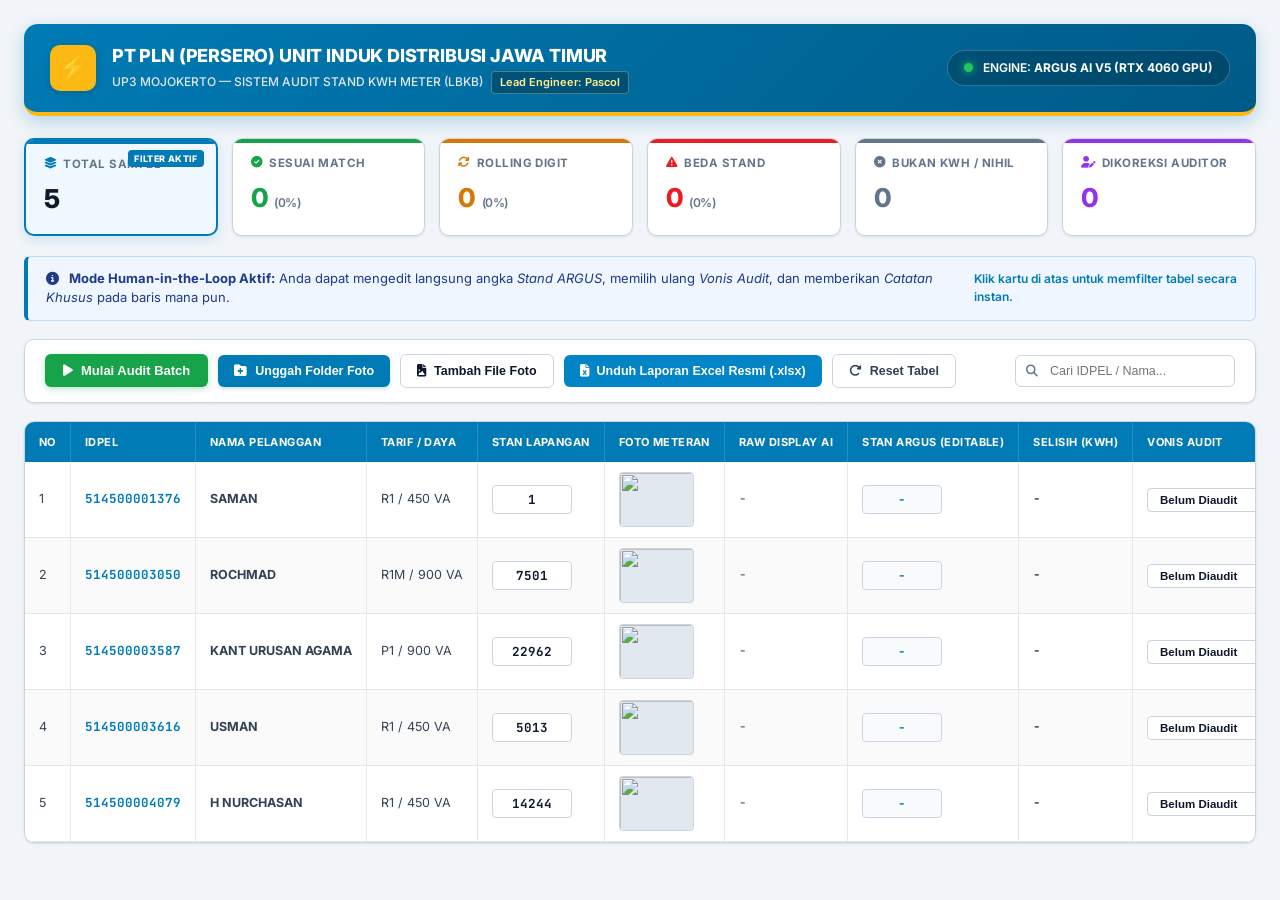
==== web_extension/dashboard.html @ fbf87947 "feat(dashboard): decouple upload queue from audit execution with folder support and deduplication - " ====
<!DOCTYPE html>
<html lang="id">
<head>
    <meta charset="UTF-8">
    <meta name="viewport" content="width=device-width, initial-scale=1.0">
    <title>Sistem Audit Stand KWH Meter ARGUS V5 - PT PLN (Persero) UP3 Mojokerto</title>
    <link href="https://fonts.googleapis.com/css2?family=Inter:wght@400;500;600;700;800&family=JetBrains+Mono:wght@500;600;700&display=swap" rel="stylesheet">
    <link rel="stylesheet" href="https://cdnjs.cloudflare.com/ajax/libs/font-awesome/6.4.0/css/all.min.css">
    <style>
        :root {
            --pln-blue: #007BB5;
            --pln-blue-dark: #005A87;
            --pln-blue-light: #E0F2FE;
            --pln-yellow: #FDB913;
            --pln-red: #ED1C24;
            --bg-page: #F1F5F9;
            --bg-card: #FFFFFF;
            --text-heading: #0F172A;
            --text-body: #334155;
            --text-muted: #64748B;
            --border-color: #CBD5E1;
            --border-light: #E2E8F0;
            --success-bg: #DCFCE7;
            --success-border: #86EFAC;
            --success-text: #166534;
            --warning-bg: #FEF3C7;
            --warning-border: #FDE68A;
            --warning-text: #92400E;
            --danger-bg: #FEE2E2;
            --danger-border: #FECACA;
            --danger-text: #991B1B;
            --purple-bg: #F3E8FF;
            --purple-border: #D8B4FE;
            --purple-text: #6B21A8;
            --radius-sm: 6px;
            --radius-md: 10px;
            --radius-lg: 14px;
            --shadow-sm: 0 1px 3px rgba(0,0,0,0.06), 0 1px 2px rgba(0,0,0,0.04);
            --shadow-md: 0 4px 6px -1px rgba(0,0,0,0.08), 0 2px 4px -2px rgba(0,0,0,0.04);
        }

        * { box-sizing: border-box; margin: 0; padding: 0; }

        body {
            font-family: 'Inter', -apple-system, BlinkMacSystemFont, sans-serif;
            background: var(--bg-page);
            color: var(--text-body);
            min-height: 100vh;
            padding: 24px;
            line-height: 1.5;
        }

        /* TOP HEADER CORPORATE PLN */
        .pln-header {
            background: linear-gradient(135deg, var(--pln-blue) 0%, var(--pln-blue-dark) 100%);
            color: #FFFFFF;
            padding: 18px 26px;
            border-radius: var(--radius-lg);
            display: flex;
            justify-content: space-between;
            align-items: center;
            box-shadow: 0 6px 18px rgba(0, 123, 181, 0.25);
            margin-bottom: 22px;
            border-bottom: 4px solid var(--pln-yellow);
        }

        .header-brand {
            display: flex;
            align-items: center;
            gap: 16px;
        }

        .pln-logo-badge {
            background: var(--pln-yellow);
            color: #000000;
            width: 46px;
            height: 46px;
            border-radius: 10px;
            display: flex;
            align-items: center;
            justify-content: center;
            font-size: 24px;
            font-weight: 900;
            box-shadow: 0 2px 8px rgba(0,0,0,0.15);
        }

        .header-titles h1 {
            font-size: 18px;
            font-weight: 800;
            letter-spacing: -0.01em;
            margin-bottom: 2px;
        }

        .header-titles p {
            font-size: 12px;
            color: #E2E8F0;
            font-weight: 500;
            display: flex;
            align-items: center;
            gap: 8px;
        }

        .engineer-badge {
            background: rgba(0, 0, 0, 0.25);
            color: #FEF08A;
            padding: 2px 8px;
            border-radius: 4px;
            font-size: 11px;
            font-weight: 600;
            border: 1px solid rgba(254, 240, 138, 0.3);
        }

        .header-status-box {
            display: flex;
            align-items: center;
            gap: 10px;
            background: rgba(0, 0, 0, 0.2);
            padding: 8px 16px;
            border-radius: 30px;
            font-size: 12px;
            font-weight: 600;
            border: 1px solid rgba(255, 255, 255, 0.2);
        }

        .online-dot {
            width: 9px;
            height: 9px;
            background: #22C55E;
            border-radius: 50%;
            box-shadow: 0 0 8px #22C55E;
        }

        /* KPI INTERACTIVE FILTER CARDS (LIGHT THEME) */
        .kpi-row {
            display: grid;
            grid-template-columns: repeat(auto-fit, minmax(180px, 1fr));
            gap: 14px;
            margin-bottom: 20px;
        }

        .kpi-card {
            background: var(--bg-card);
            border: 1px solid var(--border-color);
            border-radius: var(--radius-md);
            padding: 16px 18px;
            box-shadow: var(--shadow-sm);
            cursor: pointer;
            transition: all 0.2s ease;
            position: relative;
            overflow: hidden;
            user-select: none;
        }

        .kpi-card::before {
            content: '';
            position: absolute;
            top: 0;
            left: 0;
            right: 0;
            height: 4px;
            background: var(--border-color);
        }

        .kpi-card.all::before { background: var(--pln-blue); }
        .kpi-card.match::before { background: #16A34A; }
        .kpi-card.rolling::before { background: #D97706; }
        .kpi-card.diff::before { background: var(--pln-red); }
        .kpi-card.nihil::before { background: #64748B; }
        .kpi-card.edited::before { background: #9333EA; }

        .kpi-card:hover {
            transform: translateY(-2px);
            box-shadow: var(--shadow-md);
            border-color: #94A3B8;
        }

        .kpi-card.active {
            border: 2px solid var(--pln-blue);
            background: #F0F9FF;
            box-shadow: 0 4px 12px rgba(0, 123, 181, 0.15);
        }

        .kpi-card.active::after {
            content: 'FILTER AKTIF';
            position: absolute;
            top: 10px;
            right: 12px;
            font-size: 9px;
            font-weight: 800;
            background: var(--pln-blue);
            color: #FFFFFF;
            padding: 2px 6px;
            border-radius: 4px;
            letter-spacing: 0.04em;
        }

        .kpi-title {
            font-size: 11.5px;
            font-weight: 700;
            text-transform: uppercase;
            letter-spacing: 0.04em;
            color: var(--text-muted);
            margin-bottom: 6px;
            display: flex;
            align-items: center;
            gap: 6px;
        }

        .kpi-number {
            font-size: 26px;
            font-weight: 800;
            color: var(--text-heading);
            letter-spacing: -0.02em;
            display: flex;
            align-items: baseline;
            gap: 6px;
        }

        .kpi-pct-badge {
            font-size: 12px;
            font-weight: 600;
            color: var(--text-muted);
        }

        /* NOTICE BANNER */
        .info-strip {
            background: #EFF6FF;
            border: 1px solid #BFDBFE;
            border-left: 4px solid var(--pln-blue);
            padding: 12px 18px;
            border-radius: var(--radius-sm);
            margin-bottom: 18px;
            font-size: 13px;
            color: #1E3A8A;
            display: flex;
            justify-content: space-between;
            align-items: center;
        }

        /* TOOLBAR */
        .toolbar-panel {
            background: var(--bg-card);
            border: 1px solid var(--border-color);
            padding: 14px 20px;
            border-radius: var(--radius-md);
            margin-bottom: 18px;
            display: flex;
            justify-content: space-between;
            align-items: center;
            box-shadow: var(--shadow-sm);
            flex-wrap: wrap;
            gap: 12px;
        }

        .toolbar-group {
            display: flex;
            align-items: center;
            gap: 10px;
            flex-wrap: wrap;
        }

        .btn {
            display: inline-flex;
            align-items: center;
            gap: 8px;
            font-size: 12.5px;
            font-weight: 700;
            padding: 9px 16px;
            border-radius: 6px;
            border: none;
            cursor: pointer;
            transition: all 0.15s ease;
            text-decoration: none;
        }

        .btn:hover {
            filter: brightness(0.95);
            transform: translateY(-1px);
        }

        .btn:active {
            transform: translateY(0);
        }

        .btn-run {
            background: #16A34A;
            color: #FFFFFF;
            font-size: 13px;
            padding: 9px 18px;
            box-shadow: 0 2px 6px rgba(22, 163, 74, 0.3);
        }

        .btn-run:hover {
            background: #15803D;
        }

        .btn-upload-folder {
            background: var(--pln-blue);
            color: #FFFFFF;
            box-shadow: 0 2px 4px rgba(0, 123, 181, 0.2);
        }

        .btn-upload-folder:hover {
            background: var(--pln-blue-dark);
        }

        .btn-upload-file {
            background: #FFFFFF;
            color: var(--text-heading);
            border: 1px solid var(--border-color);
        }

        .btn-upload-file:hover {
            background: #F8FAFC;
            border-color: var(--pln-blue);
            color: var(--pln-blue);
        }

        .btn-export-excel {
            background: #0284C7;
            color: #FFFFFF;
        }

        .btn-export-excel:hover {
            background: #0369A1;
        }

        .btn-secondary {
            background: #FFFFFF;
            color: var(--text-body);
            border: 1px solid var(--border-color);
        }

        .btn-secondary:hover {
            background: #F8FAFC;
            border-color: #94A3B8;
        }

        /* TOAST NOTIFICATION */
        .toast-container {
            position: fixed;
            top: 20px;
            right: 24px;
            z-index: 10000;
            display: flex;
            flex-direction: column;
            gap: 10px;
            pointer-events: none;
        }

        .toast-item {
            background: #FFFFFF;
            border: 1px solid var(--border-color);
            border-left: 4px solid var(--pln-blue);
            padding: 12px 18px;
            border-radius: 6px;
            box-shadow: 0 4px 14px rgba(0,0,0,0.12);
            font-size: 12.5px;
            font-weight: 600;
            color: var(--text-heading);
            display: flex;
            align-items: center;
            gap: 10px;
            pointer-events: auto;
            animation: slideInRight 0.25s ease;
            max-width: 380px;
        }

        .toast-item.toast-success { border-left-color: #16A34A; }
        .toast-item.toast-warning { border-left-color: #D97706; }
        .toast-item.toast-danger { border-left-color: var(--pln-red); }

        @keyframes slideInRight {
            from { transform: translateX(100%); opacity: 0; }
            to { transform: translateX(0); opacity: 1; }
        }

        .search-field {
            position: relative;
        }

        .search-field input {
            background: #FFFFFF;
            border: 1px solid var(--border-color);
            padding: 8px 12px 8px 34px;
            border-radius: 6px;
            font-size: 12.5px;
            color: var(--text-heading);
            width: 220px;
            outline: none;
            transition: all 0.2s ease;
        }

        .search-field input:focus {
            border-color: var(--pln-blue);
            width: 260px;
            box-shadow: 0 0 0 3px rgba(0, 123, 181, 0.15);
        }

        .search-field i {
            position: absolute;
            left: 11px;
            top: 50%;
            transform: translateY(-50%);
            color: var(--text-muted);
            font-size: 12px;
        }

        /* TABLE VIEW */
        .table-container {
            background: var(--bg-card);
            border: 1px solid var(--border-color);
            border-radius: var(--radius-md);
            overflow: hidden;
            box-shadow: var(--shadow-sm);
        }

        .table-scroll {
            width: 100%;
            overflow-x: auto;
        }

        table {
            width: 100%;
            border-collapse: collapse;
            text-align: left;
            font-size: 12.5px;
        }

        th {
            background: var(--pln-blue);
            color: #FFFFFF;
            font-weight: 700;
            font-size: 11px;
            text-transform: uppercase;
            letter-spacing: 0.04em;
            padding: 12px 14px;
            border-right: 1px solid rgba(255,255,255,0.15);
            white-space: nowrap;
        }

        td {
            padding: 10px 14px;
            border-bottom: 1px solid var(--border-light);
            border-right: 1px solid var(--border-light);
            vertical-align: middle;
            white-space: nowrap;
            color: var(--text-body);
        }

        tr:nth-child(even) td { background: #FAFAFA; }
        tr:hover td { background: #F1F5F9; }

        tr.row-match td { background: #F0FDF4 !important; }
        tr.row-rolling td { background: #FFFBEB !important; }
        tr.row-diff td { background: #FEF2F2 !important; }
        tr.row-edited td { background: #FAF5FF !important; }

        .idpel-code {
            font-family: 'JetBrains Mono', monospace;
            font-weight: 700;
            color: var(--pln-blue);
        }

        .photo-thumbnail {
            width: 75px;
            height: 55px;
            border-radius: 4px;
            object-fit: cover;
            border: 1px solid var(--border-color);
            cursor: pointer;
            transition: all 0.15s ease;
            background: #E2E8F0;
            display: block;
        }

        .photo-thumbnail:hover {
            transform: scale(1.08);
            border-color: var(--pln-blue);
            box-shadow: var(--shadow-md);
        }

        .input-table {
            width: 80px;
            padding: 5px 8px;
            background: #FFFFFF;
            border: 1px solid var(--border-color);
            border-radius: 4px;
            font-family: 'JetBrains Mono', monospace;
            font-weight: 700;
            font-size: 12.5px;
            text-align: center;
            color: var(--text-heading);
            outline: none;
            transition: border-color 0.15s ease;
        }

        .input-table:focus {
            border-color: var(--pln-blue);
            box-shadow: 0 0 0 2px rgba(0, 123, 181, 0.15);
        }

        .input-table.ai-field {
            color: var(--pln-blue);
            background: #F8FAFC;
        }

        .input-notes {
            width: 140px;
            padding: 5px 8px;
            background: #FFFFFF;
            border: 1px solid var(--border-color);
            border-radius: 4px;
            font-size: 11.5px;
            outline: none;
            color: var(--text-heading);
        }

        .input-notes:focus {
            border-color: #9333EA;
        }

        /* STATUS BADGE SELECT */
        .select-status {
            padding: 4px 8px;
            border-radius: 4px;
            font-size: 11.5px;
            font-weight: 700;
            cursor: pointer;
            outline: none;
            border: 1px solid var(--border-color);
            background: #FFFFFF;
            color: var(--text-heading);
        }

        .select-status.status-match { background: var(--success-bg); color: var(--success-text); border-color: var(--success-border); }
        .select-status.status-rolling { background: var(--warning-bg); color: var(--warning-text); border-color: var(--warning-border); }
        .select-status.status-diff { background: var(--danger-bg); color: var(--danger-text); border-color: var(--danger-border); }
        .select-status.status-nihil { background: #F1F5F9; color: #475569; border-color: #CBD5E1; }
        .select-status.status-triage { background: var(--purple-bg); color: var(--purple-text); border-color: var(--purple-border); }

        .tag-manual {
            display: inline-flex;
            align-items: center;
            gap: 4px;
            background: var(--purple-bg);
            color: var(--purple-text);
            border: 1px solid var(--purple-border);
            padding: 1px 5px;
            border-radius: 3px;
            font-size: 9.5px;
            font-weight: 700;
            margin-top: 3px;
        }

        .btn-row-audit {
            padding: 5px 10px;
            font-size: 11.5px;
            font-weight: 700;
            background: #FFFFFF;
            color: var(--pln-blue);
            border: 1px solid var(--pln-blue);
            border-radius: 4px;
            cursor: pointer;
            transition: all 0.15s ease;
        }

        .btn-row-audit:hover {
            background: var(--pln-blue);
            color: #FFFFFF;
        }

        /* MODAL INSPECTOR LIGHT */
        .modal-backdrop {
            display: none;
            position: fixed;
            top: 0; left: 0;
            width: 100vw; height: 100vh;
            background: rgba(15, 23, 42, 0.6);
            backdrop-filter: blur(4px);
            z-index: 99999;
            align-items: center;
            justify-content: center;
            padding: 20px;
        }

        .modal-window {
            background: #FFFFFF;
            border: 1px solid var(--border-color);
            border-radius: var(--radius-md);
            width: min(840px, 94vw);
            max-height: 90vh;
            box-shadow: 0 20px 25px -5px rgba(0,0,0,0.1), 0 8px 10px -6px rgba(0,0,0,0.1);
            overflow: hidden;
            display: flex;
            flex-direction: column;
        }

        .modal-bar {
            background: #F8FAFC;
            border-bottom: 1px solid var(--border-color);
            padding: 14px 20px;
            display: flex;
            justify-content: space-between;
            align-items: center;
        }

        .modal-bar h3 {
            font-size: 15px;
            font-weight: 800;
            color: var(--text-heading);
            display: flex;
            align-items: center;
            gap: 8px;
        }

        .modal-body-grid {
            display: grid;
            grid-template-columns: 1fr 1fr;
            gap: 20px;
            padding: 20px;
            overflow-y: auto;
        }

        .modal-image-box {
            background: #F8FAFC;
            border: 1px solid var(--border-color);
            border-radius: var(--radius-sm);
            display: flex;
            align-items: center;
            justify-content: center;
            min-height: 280px;
            overflow: hidden;
        }

        .modal-image-box img {
            max-width: 100%;
            max-height: 350px;
            object-fit: contain;
        }

        .modal-info-list {
            display: flex;
            flex-direction: column;
            gap: 12px;
        }

        .info-card {
            background: #F8FAFC;
            border: 1px solid var(--border-color);
            border-radius: var(--radius-sm);
            padding: 10px 14px;
        }

        .info-card-label {
            font-size: 10px;
            font-weight: 700;
            color: var(--text-muted);
            text-transform: uppercase;
            letter-spacing: 0.04em;
            margin-bottom: 2px;
        }

        .info-card-val {
            font-size: 16px;
            font-weight: 800;
            color: var(--text-heading);
            font-family: 'JetBrains Mono', monospace;
        }
    </style>
</head>
<body>

    <!-- TOP HEADER -->
    <header class="pln-header">
        <div class="header-brand">
            <div class="pln-logo-badge">⚡</div>
            <div class="header-titles">
                <h1>PT PLN (PERSERO) UNIT INDUK DISTRIBUSI JAWA TIMUR</h1>
                <p>
                    UP3 MOJOKERTO — SISTEM AUDIT STAND KWH METER (LBKB)
                    <span class="engineer-badge">Lead Engineer: Pascol</span>
                </p>
            </div>
        </div>
        <div class="header-status-box">
            <div class="online-dot"></div>
            <span>ENGINE: <strong>ARGUS AI V5 (RTX 4060 GPU)</strong></span>
        </div>
    </header>

    <!-- INTERACTIVE KPI FILTER CARDS -->
    <div class="kpi-row">
        <div class="kpi-card all active" id="kpi-all" onclick="filterByStatus('ALL')">
            <div class="kpi-title"><i class="fas fa-layer-group" style="color: var(--pln-blue);"></i> Total Sampel</div>
            <div class="kpi-number" id="stat-total">5</div>
        </div>
        <div class="kpi-card match" id="kpi-match" onclick="filterByStatus('MATCH')">
            <div class="kpi-title"><i class="fas fa-check-circle" style="color: #16A34A;"></i> Sesuai Match</div>
            <div class="kpi-number" style="color: #16A34A;" id="stat-match">0 <span class="kpi-pct-badge" id="pct-match">(0%)</span></div>
        </div>
        <div class="kpi-card rolling" id="kpi-rolling" onclick="filterByStatus('ROLLING')">
            <div class="kpi-title"><i class="fas fa-sync-alt" style="color: #D97706;"></i> Rolling Digit</div>
            <div class="kpi-number" style="color: #D97706;" id="stat-rolling">0 <span class="kpi-pct-badge" id="pct-rolling">(0%)</span></div>
        </div>
        <div class="kpi-card diff" id="kpi-diff" onclick="filterByStatus('DIFF')">
            <div class="kpi-title"><i class="fas fa-exclamation-triangle" style="color: var(--pln-red);"></i> Beda Stand</div>
            <div class="kpi-number" style="color: var(--pln-red);" id="stat-diff">0 <span class="kpi-pct-badge" id="pct-diff">(0%)</span></div>
        </div>
        <div class="kpi-card nihil" id="kpi-nihil" onclick="filterByStatus('NIHIL')">
            <div class="kpi-title"><i class="fas fa-times-circle" style="color: #64748B;"></i> Bukan KWH / Nihil</div>
            <div class="kpi-number" style="color: #64748B;" id="stat-nihil">0</div>
        </div>
        <div class="kpi-card edited" id="kpi-edited" onclick="filterByStatus('EDITED')">
            <div class="kpi-title"><i class="fas fa-user-edit" style="color: #9333EA;"></i> Dikoreksi Auditor</div>
            <div class="kpi-number" style="color: #9333EA;" id="stat-edited">0</div>
        </div>
    </div>


    <!-- NOTICE STRIP -->
    <div class="info-strip">
        <span>
            <i class="fas fa-info-circle" style="margin-right: 6px;"></i>
            <strong>Mode Human-in-the-Loop Aktif:</strong> Anda dapat mengedit langsung angka <em>Stand ARGUS</em>, memilih ulang <em>Vonis Audit</em>, dan memberikan <em>Catatan Khusus</em> pada baris mana pun.
        </span>
        <span style="font-weight: 600; font-size: 12px; color: var(--pln-blue);">
            Klik kartu di atas untuk memfilter tabel secara instan.
        </span>
    </div>

    <!-- TOAST CONTAINER -->
    <div class="toast-container" id="toast-box"></div>

    <!-- TOOLBAR -->
    <div class="toolbar-panel">
        <div class="toolbar-group">
            <button class="btn btn-run" id="btn-run-all" onclick="auditAllRows()">
                <i class="fas fa-play"></i> Mulai Audit Batch
            </button>
            <button class="btn btn-upload-folder" onclick="document.getElementById('folder-input').click()">
                <i class="fas fa-folder-plus"></i> Unggah Folder Foto
            </button>
            <input type="file" id="folder-input" webkitdirectory directory multiple style="display:none;" onchange="handleFolderUpload(event)">
            
            <button class="btn btn-upload-file" onclick="document.getElementById('file-input').click()">
                <i class="fas fa-file-image"></i> Tambah File Foto
            </button>
            <input type="file" id="file-input" accept="image/*" multiple style="display:none;" onchange="handleFileUpload(event)">

            <button class="btn btn-export-excel" id="btn-export-excel" onclick="exportOfficialExcel()">
                <i class="fas fa-file-excel"></i> Unduh Laporan Excel Resmi (.xlsx)
            </button>
            <button class="btn btn-secondary" onclick="resetTable()">
                <i class="fas fa-redo-alt"></i> Reset Tabel
            </button>
        </div>
        <div class="toolbar-group">
            <div class="search-field">
                <i class="fas fa-search"></i>
                <input type="text" id="search-input" placeholder="Cari IDPEL / Nama..." oninput="searchRows(this.value)">
            </div>
        </div>
    </div>


    <!-- MAIN TABLE -->
    <div class="table-container">
        <div class="table-scroll">
            <table id="main-table">
                <thead>
                    <tr>
                        <th>NO</th>
                        <th>IDPEL</th>
                        <th>NAMA PELANGGAN</th>
                        <th>TARIF / DAYA</th>
                        <th>STAN LAPANGAN</th>
                        <th>FOTO METERAN</th>
                        <th>RAW DISPLAY AI</th>
                        <th>STAN ARGUS (EDITABLE)</th>
                        <th>SELISIH (kWh)</th>
                        <th>VONIS AUDIT</th>
                        <th>CATATAN AUDITOR</th>
                        <th>LATENSI</th>
                        <th>AKSI</th>
                    </tr>
                </thead>
                <tbody id="table-body">
                    <!-- Sample 1 -->
                    <tr id="row-0" data-idpel="514500001376" data-photo="202601-514500001376-L.jpg" data-status="PENDING">
                        <td>1</td>
                        <td class="idpel-code">514500001376</td>
                        <td><strong>SAMAN</strong></td>
                        <td>R1 / 450 VA</td>
                        <td>
                            <input type="text" class="input-table" value="1" oninput="onFieldChange(0)">
                        </td>
                        <td>
                            <img class="photo-thumbnail" src="/sample-photo/202601-514500001376-L.jpg" onclick="inspectPhoto(0)">
                        </td>
                        <td class="cell-raw" style="font-family:'JetBrains Mono';">-</td>
                        <td>
                            <input type="text" class="input-table ai-field cell-argus" value="-" oninput="onArgusChange(0)">
                            <div class="edit-badge-slot"></div>
                        </td>
                        <td class="cell-diff" style="font-family:'JetBrains Mono'; font-weight:700;">-</td>
                        <td>
                            <select class="select-status" onchange="onStatusSelectChange(0, this)">
                                <option value="PENDING" selected>Belum Diaudit</option>
                                <option value="MATCH">Sesuai Match</option>
                                <option value="ROLLING">Rolling Digit</option>
                                <option value="DIFF">Beda Stand</option>
                                <option value="NIHIL">Bukan KWH / Nihil</option>
                                <option value="TRIAGE">Perlu Tinjau Ulang</option>
                            </select>
                        </td>
                        <td>
                            <input type="text" class="input-notes" placeholder="Catatan auditor..." oninput="onFieldChange(0)">
                        </td>
                        <td class="cell-lat" style="font-family:'JetBrains Mono'; font-size:11.5px;">-</td>
                        <td>
                            <button class="btn-row-audit" onclick="auditSingleRow(0)"><i class="fas fa-bolt"></i> Audit</button>
                        </td>
                    </tr>
                    <!-- Sample 2 -->
                    <tr id="row-1" data-idpel="514500003050" data-photo="202601-514500003050-L.jpg" data-status="PENDING">
                        <td>2</td>
                        <td class="idpel-code">514500003050</td>
                        <td><strong>ROCHMAD</strong></td>
                        <td>R1M / 900 VA</td>
                        <td>
                            <input type="text" class="input-table" value="7501" oninput="onFieldChange(1)">
                        </td>
                        <td>
                            <img class="photo-thumbnail" src="/sample-photo/202601-514500003050-L.jpg" onclick="inspectPhoto(1)">
                        </td>
                        <td class="cell-raw" style="font-family:'JetBrains Mono';">-</td>
                        <td>
                            <input type="text" class="input-table ai-field cell-argus" value="-" oninput="onArgusChange(1)">
                            <div class="edit-badge-slot"></div>
                        </td>
                        <td class="cell-diff" style="font-family:'JetBrains Mono'; font-weight:700;">-</td>
                        <td>
                            <select class="select-status" onchange="onStatusSelectChange(1, this)">
                                <option value="PENDING" selected>Belum Diaudit</option>
                                <option value="MATCH">Sesuai Match</option>
                                <option value="ROLLING">Rolling Digit</option>
                                <option value="DIFF">Beda Stand</option>
                                <option value="NIHIL">Bukan KWH / Nihil</option>
                                <option value="TRIAGE">Perlu Tinjau Ulang</option>
                            </select>
                        </td>
                        <td>
                            <input type="text" class="input-notes" placeholder="Catatan auditor..." oninput="onFieldChange(1)">
                        </td>
                        <td class="cell-lat" style="font-family:'JetBrains Mono'; font-size:11.5px;">-</td>
                        <td>
                            <button class="btn-row-audit" onclick="auditSingleRow(1)"><i class="fas fa-bolt"></i> Audit</button>
                        </td>
                    </tr>
                    <!-- Sample 3 -->
                    <tr id="row-2" data-idpel="514500003587" data-photo="202601-514500003587-L.jpg" data-status="PENDING">
                        <td>3</td>
                        <td class="idpel-code">514500003587</td>
                        <td><strong>KANT URUSAN AGAMA</strong></td>
                        <td>P1 / 900 VA</td>
                        <td>
                            <input type="text" class="input-table" value="22962" oninput="onFieldChange(2)">
                        </td>
                        <td>
                            <img class="photo-thumbnail" src="/sample-photo/202601-514500003587-L.jpg" onclick="inspectPhoto(2)">
                        </td>
                        <td class="cell-raw" style="font-family:'JetBrains Mono';">-</td>
                        <td>
                            <input type="text" class="input-table ai-field cell-argus" value="-" oninput="onArgusChange(2)">
                            <div class="edit-badge-slot"></div>
                        </td>
                        <td class="cell-diff" style="font-family:'JetBrains Mono'; font-weight:700;">-</td>
                        <td>
                            <select class="select-status" onchange="onStatusSelectChange(2, this)">
                                <option value="PENDING" selected>Belum Diaudit</option>
                                <option value="MATCH">Sesuai Match</option>
                                <option value="ROLLING">Rolling Digit</option>
                                <option value="DIFF">Beda Stand</option>
                                <option value="NIHIL">Bukan KWH / Nihil</option>
                                <option value="TRIAGE">Perlu Tinjau Ulang</option>
                            </select>
                        </td>
                        <td>
                            <input type="text" class="input-notes" placeholder="Catatan auditor..." oninput="onFieldChange(2)">
                        </td>
                        <td class="cell-lat" style="font-family:'JetBrains Mono'; font-size:11.5px;">-</td>
                        <td>
                            <button class="btn-row-audit" onclick="auditSingleRow(2)"><i class="fas fa-bolt"></i> Audit</button>
                        </td>
                    </tr>
                    <!-- Sample 4 -->
                    <tr id="row-3" data-idpel="514500003616" data-photo="202601-514500003616-L.jpg" data-status="PENDING">
                        <td>4</td>
                        <td class="idpel-code">514500003616</td>
                        <td><strong>USMAN</strong></td>
                        <td>R1 / 450 VA</td>
                        <td>
                            <input type="text" class="input-table" value="5013" oninput="onFieldChange(3)">
                        </td>
                        <td>
                            <img class="photo-thumbnail" src="/sample-photo/202601-514500003616-L.jpg" onclick="inspectPhoto(3)">
                        </td>
                        <td class="cell-raw" style="font-family:'JetBrains Mono';">-</td>
                        <td>
                            <input type="text" class="input-table ai-field cell-argus" value="-" oninput="onArgusChange(3)">
                            <div class="edit-badge-slot"></div>
                        </td>
                        <td class="cell-diff" style="font-family:'JetBrains Mono'; font-weight:700;">-</td>
                        <td>
                            <select class="select-status" onchange="onStatusSelectChange(3, this)">
                                <option value="PENDING" selected>Belum Diaudit</option>
                                <option value="MATCH">Sesuai Match</option>
                                <option value="ROLLING">Rolling Digit</option>
                                <option value="DIFF">Beda Stand</option>
                                <option value="NIHIL">Bukan KWH / Nihil</option>
                                <option value="TRIAGE">Perlu Tinjau Ulang</option>
                            </select>
                        </td>
                        <td>
                            <input type="text" class="input-notes" placeholder="Catatan auditor..." oninput="onFieldChange(3)">
                        </td>
                        <td class="cell-lat" style="font-family:'JetBrains Mono'; font-size:11.5px;">-</td>
                        <td>
                            <button class="btn-row-audit" onclick="auditSingleRow(3)"><i class="fas fa-bolt"></i> Audit</button>
                        </td>
                    </tr>
                    <!-- Sample 5 -->
                    <tr id="row-4" data-idpel="514500004079" data-photo="202601-514500004079-L.jpg" data-status="PENDING">
                        <td>5</td>
                        <td class="idpel-code">514500004079</td>
                        <td><strong>H NURCHASAN</strong></td>
                        <td>R1 / 450 VA</td>
                        <td>
                            <input type="text" class="input-table" value="14244" oninput="onFieldChange(4)">
                        </td>
                        <td>
                            <img class="photo-thumbnail" src="/sample-photo/202601-514500004079-L.jpg" onclick="inspectPhoto(4)">
                        </td>
                        <td class="cell-raw" style="font-family:'JetBrains Mono';">-</td>
                        <td>
                            <input type="text" class="input-table ai-field cell-argus" value="-" oninput="onArgusChange(4)">
                            <div class="edit-badge-slot"></div>
                        </td>
                        <td class="cell-diff" style="font-family:'JetBrains Mono'; font-weight:700;">-</td>
                        <td>
                            <select class="select-status" onchange="onStatusSelectChange(4, this)">
                                <option value="PENDING" selected>Belum Diaudit</option>
                                <option value="MATCH">Sesuai Match</option>
                                <option value="ROLLING">Rolling Digit</option>
                                <option value="DIFF">Beda Stand</option>
                                <option value="NIHIL">Bukan KWH / Nihil</option>
                                <option value="TRIAGE">Perlu Tinjau Ulang</option>
                            </select>
                        </td>
                        <td>
                            <input type="text" class="input-notes" placeholder="Catatan auditor..." oninput="onFieldChange(4)">
                        </td>
                        <td class="cell-lat" style="font-family:'JetBrains Mono'; font-size:11.5px;">-</td>
                        <td>
                            <button class="btn-row-audit" onclick="auditSingleRow(4)"><i class="fas fa-bolt"></i> Audit</button>
                        </td>
                    </tr>
                </tbody>
            </table>
        </div>
    </div>


    <!-- MODAL INSPECTOR -->
    <div class="modal-backdrop" id="modal-inspector" onclick="closeInspector()">
        <div class="modal-window" onclick="event.stopPropagation()">
            <div class="modal-bar">
                <h3 id="modal-title"><i class="fas fa-search-plus" style="color: var(--pln-blue);"></i> Pratinjau Stand KWH Meter</h3>
                <button class="btn btn-secondary" style="padding: 4px 10px;" onclick="closeInspector()"><i class="fas fa-times"></i></button>
            </div>
            <div class="modal-body-grid">
                <div class="modal-image-box">
                    <img id="modal-photo-src" src="">
                </div>
                <div class="modal-info-list">
                    <div class="info-card">
                        <div class="info-card-label">IDPEL & Nama Pelanggan</div>
                        <div class="info-card-val" id="modal-idpel" style="font-size: 15px; color: var(--pln-blue);">-</div>
                    </div>
                    <div class="info-card">
                        <div class="info-card-label">Stand Lapangan (Petugas Cater)</div>
                        <div class="info-card-val" id="modal-stan-lap">-</div>
                    </div>
                    <div class="info-card">
                        <div class="info-card-label">Stand Hasil AI ARGUS (V5)</div>
                        <div class="info-card-val" id="modal-stan-ai" style="color: #16A34A;">-</div>
                    </div>
                    <div class="info-card">
                        <div class="info-card-label">Status Verifikasi</div>
                        <div class="info-card-val" id="modal-status-text" style="font-size: 13.5px;">-</div>
                    </div>
                </div>
            </div>
        </div>
    </div>

    <!-- MODAL DUPLICATE CONFIRMATION -->
    <div class="modal-backdrop" id="modal-duplicate" style="display:none;" onclick="event.stopPropagation()">
        <div class="modal-window" style="max-width: 480px; padding: 24px;">
            <div style="display:flex; align-items:center; gap:14px; margin-bottom:14px;">
                <div style="width:42px; height:42px; border-radius:50%; background:#FEF3C7; color:#D97706; display:flex; align-items:center; justify-content:center; font-size:18px; flex-shrink:0;">
                    <i class="fas fa-clone"></i>
                </div>
                <div>
                    <h4 style="font-size:15px; font-weight:700; color:var(--text-heading);">Deteksi Foto Duplikat</h4>
                    <p style="font-size:12px; color:var(--text-muted);" id="dup-modal-desc">Ditemukan foto yang sudah ada di antrean.</p>
                </div>
            </div>
            <p style="font-size:12.5px; color:var(--text-body); margin-bottom:20px; line-height:1.5;">
                Beberapa berkas foto yang Anda unggah sudah ada di dalam tabel antrean. Anda dapat melewati berkas duplikat agar data tidak ganda, atau menimpa berkas yang lama.
            </p>
            <div style="display:flex; justify-content:flex-end; gap:10px;">
                <button class="btn btn-secondary" onclick="resolveDuplicateAction('skip')">
                    <i class="fas fa-forward"></i> Lewati Duplikat (Skip)
                </button>
                <button class="btn btn-run" style="background:#0284C7;" onclick="resolveDuplicateAction('overwrite')">
                    <i class="fas fa-sync-alt"></i> Timpa / Perbarui (Overwrite)
                </button>
            </div>
        </div>
    </div>

    <script>
        let currentFilter = 'ALL';

        async function imageToBase64(url) {
            const response = await fetch(url);
            const blob = await response.blob();
            return new Promise((resolve, reject) => {
                const reader = new FileReader();
                reader.onloadend = () => resolve(reader.result);
                reader.onerror = reject;
                reader.readAsDataURL(blob);
            });
        }

        async function auditSingleRow(rowIndex) {
            const row = document.getElementById(`row-${rowIndex}`);
            if (!row) return;

            const photoImg = row.querySelector('.photo-thumbnail');
            const stanLapInput = row.querySelectorAll('.input-table')[0];
            const stanArgusInput = row.querySelector('.cell-argus');
            const cellRaw = row.querySelector('.cell-raw');
            const cellDiff = row.querySelector('.cell-diff');
            const statusSelect = row.querySelector('.select-status');
            const cellLat = row.querySelector('.cell-lat');
            const btnAudit = row.querySelector('.btn-row-audit');

            btnAudit.disabled = true;
            btnAudit.innerHTML = '<i class="fas fa-spinner fa-spin"></i> Audit...';

            try {
                const b64 = await imageToBase64(photoImg.src);
                const resp = await fetch('/predict-base64', {
                    method: 'POST',
                    headers: { 'Content-Type': 'application/json' },
                    body: JSON.stringify({
                        image_base64: b64,
                        filename: row.getAttribute('data-photo')
                    })
                });

                const data = await resp.json();

                cellRaw.textContent = data.raw_display || '-';
                stanArgusInput.value = data.stand_baca || '-';
                cellLat.textContent = `${data.latency_ms || 0} ms`;

                row.setAttribute('data-blur', data.blur_score || 0);
                row.setAttribute('data-glare', data.glare_percentage || 0);
                row.setAttribute('data-tier', data.tier_color || 'GREEN');

                const stanPlnVal = stanLapInput.value.trim().replace(/\D/g, '');
                const stanAiVal = (data.stand_baca || '').trim().replace(/\D/g, '');

                if (data.status === 'FAIL_COUNTER_NOT_FOUND') {
                    cellDiff.textContent = '-';
                    statusSelect.value = 'NIHIL';
                    row.setAttribute('data-status', 'NIHIL');
                } else if (data.status === 'FOTO_BURAM') {
                    cellDiff.textContent = '-';
                    statusSelect.value = 'TRIAGE';
                    row.setAttribute('data-status', 'TRIAGE');
                } else if (data.stand_baca) {
                    if (stanPlnVal === '') {
                        cellDiff.textContent = '0';
                        statusSelect.value = 'MATCH';
                        row.setAttribute('data-status', 'MATCH');
                    } else {
                        const numPln = parseInt(stanPlnVal) || 0;
                        const numAi = parseInt(stanAiVal) || 0;
                        const diff = Math.abs(numPln - numAi);
                        cellDiff.textContent = diff === 0 ? '0' : (numAi - numPln);

                        if (diff === 0) {
                            statusSelect.value = 'MATCH';
                            row.setAttribute('data-status', 'MATCH');
                        } else if (diff <= 2) {
                            statusSelect.value = 'ROLLING';
                            row.setAttribute('data-status', 'ROLLING');
                        } else {
                            statusSelect.value = 'DIFF';
                            row.setAttribute('data-status', 'DIFF');
                        }
                    }
                } else {
                    cellDiff.textContent = '-';
                    statusSelect.value = 'TRIAGE';
                    row.setAttribute('data-status', 'TRIAGE');
                }

                updateSelectStyle(statusSelect);
                updateRowStyle(row);
                updateKPIs();
            } catch (err) {
                console.error(err);
                statusSelect.value = 'TRIAGE';
                updateSelectStyle(statusSelect);
            } finally {
                btnAudit.disabled = false;
                btnAudit.innerHTML = '<i class="fas fa-redo-alt"></i> Re-Audit';
            }
        }

        async function auditAllRows() {
            const btn = document.getElementById('btn-run-all');
            const rows = document.querySelectorAll('#table-body tr');
            if (rows.length === 0) {
                showToast("Tidak ada antrean foto untuk diaudit. Silakan unggah folder atau file foto terlebih dahulu.", "warning");
                return;
            }

            btn.disabled = true;
            btn.innerHTML = '<i class="fas fa-spinner fa-spin"></i> Memproses Semua Data...';

            for (let i = 0; i < rows.length; i++) {
                await auditSingleRow(i);
            }

            btn.disabled = false;
            btn.innerHTML = '<i class="fas fa-check-double"></i> Selesai Diaudit';
            showToast("Proses batch audit berhasil diselesaikan.", "success");
            setTimeout(() => {
                btn.innerHTML = '<i class="fas fa-play"></i> Mulai Audit Batch';
            }, 3000);
        }

        function onArgusChange(rowIndex) {
            const row = document.getElementById(`row-${rowIndex}`);
            if (!row) return;

            markRowAsEdited(row);
            recalculateRowDiffAndStatus(row);
            updateKPIs();
        }

        function onFieldChange(rowIndex) {
            const row = document.getElementById(`row-${rowIndex}`);
            if (!row) return;

            recalculateRowDiffAndStatus(row);
            updateKPIs();
        }

        function onStatusSelectChange(rowIndex, selectElem) {
            const row = document.getElementById(`row-${rowIndex}`);
            if (!row) return;

            row.setAttribute('data-status', selectElem.value);
            markRowAsEdited(row);
            updateSelectStyle(selectElem);
            updateRowStyle(row);
            updateKPIs();
        }

        function markRowAsEdited(row) {
            row.setAttribute('data-edited', 'true');
            row.classList.add('row-edited');
            const slot = row.querySelector('.edit-badge-slot');
            if (slot && !slot.innerHTML) {
                slot.innerHTML = '<span class="tag-manual"><i class="fas fa-pen"></i> Dikoreksi</span>';
            }
        }

        function recalculateRowDiffAndStatus(row) {
            const stanLapInput = row.querySelectorAll('.input-table')[0];
            const stanArgusInput = row.querySelector('.cell-argus');
            const cellDiff = row.querySelector('.cell-diff');
            const statusSelect = row.querySelector('.select-status');

            const pStr = stanLapInput.value.trim().replace(/\D/g, '');
            const aStr = stanArgusInput.value.trim().replace(/\D/g, '');

            if (pStr !== '' && aStr !== '') {
                const numPln = parseInt(pStr) || 0;
                const numAi = parseInt(aStr) || 0;
                const diff = numAi - numPln;
                cellDiff.textContent = diff;

                if (Math.abs(diff) === 0) {
                    statusSelect.value = 'MATCH';
                    row.setAttribute('data-status', 'MATCH');
                } else if (Math.abs(diff) <= 2) {
                    statusSelect.value = 'ROLLING';
                    row.setAttribute('data-status', 'ROLLING');
                } else {
                    statusSelect.value = 'DIFF';
                    row.setAttribute('data-status', 'DIFF');
                }
            }
            updateSelectStyle(statusSelect);
            updateRowStyle(row);
        }

        function updateSelectStyle(sel) {
            sel.className = 'select-status';
            if (sel.value === 'MATCH') sel.classList.add('status-match');
            else if (sel.value === 'ROLLING') sel.classList.add('status-rolling');
            else if (sel.value === 'DIFF') sel.classList.add('status-diff');
            else if (sel.value === 'NIHIL') sel.classList.add('status-nihil');
            else if (sel.value === 'TRIAGE') sel.classList.add('status-triage');
        }

        function updateRowStyle(row) {
            const st = row.getAttribute('data-status');
            row.classList.remove('row-match', 'row-rolling', 'row-diff');
            if (st === 'MATCH') row.classList.add('row-match');
            else if (st === 'ROLLING') row.classList.add('row-rolling');
            else if (st === 'DIFF' || st === 'NIHIL') row.classList.add('row-diff');
        }

        function updateKPIs() {
            const rows = document.querySelectorAll('#table-body tr');
            let match = 0, rolling = 0, diff = 0, nihil = 0, edited = 0;

            rows.forEach(r => {
                const st = r.getAttribute('data-status');
                if (st === 'MATCH') match++;
                else if (st === 'ROLLING') rolling++;
                else if (st === 'DIFF') diff++;
                else if (st === 'NIHIL') nihil++;

                if (r.getAttribute('data-edited') === 'true') edited++;
            });

            const total = rows.length;
            document.getElementById('stat-total').textContent = total;
            document.getElementById('stat-match').innerHTML = `${match} <span class="kpi-pct-badge">(${total ? Math.round(match/total*100) : 0}%)</span>`;
            document.getElementById('stat-rolling').innerHTML = `${rolling} <span class="kpi-pct-badge">(${total ? Math.round(rolling/total*100) : 0}%)</span>`;
            document.getElementById('stat-diff').innerHTML = `${diff} <span class="kpi-pct-badge">(${total ? Math.round(diff/total*100) : 0}%)</span>`;
            document.getElementById('stat-nihil').textContent = nihil;
            document.getElementById('stat-edited').textContent = edited;
        }

        function filterByStatus(statusType) {
            currentFilter = statusType;
            document.querySelectorAll('.kpi-card').forEach(c => c.classList.remove('active'));

            if (statusType === 'ALL') document.getElementById('kpi-all').classList.add('active');
            else if (statusType === 'MATCH') document.getElementById('kpi-match').classList.add('active');
            else if (statusType === 'ROLLING') document.getElementById('kpi-rolling').classList.add('active');
            else if (statusType === 'DIFF') document.getElementById('kpi-diff').classList.add('active');
            else if (statusType === 'NIHIL') document.getElementById('kpi-nihil').classList.add('active');
            else if (statusType === 'EDITED') document.getElementById('kpi-edited').classList.add('active');

            const rows = document.querySelectorAll('#table-body tr');
            rows.forEach(r => {
                const st = r.getAttribute('data-status');
                const isEdited = r.getAttribute('data-edited') === 'true';

                if (statusType === 'ALL') r.style.display = '';
                else if (statusType === 'EDITED') r.style.display = isEdited ? '' : 'none';
                else r.style.display = (st === statusType) ? '' : 'none';
            });
        }

        function searchRows(query) {
            const q = query.toLowerCase();
            const rows = document.querySelectorAll('#table-body tr');
            rows.forEach(r => {
                const text = r.textContent.toLowerCase();
                r.style.display = text.includes(q) ? '' : 'none';
            });
        }

        function inspectPhoto(rowIndex) {
            const row = document.getElementById(`row-${rowIndex}`);
            if (!row) return;

            const photoImg = row.querySelector('.photo-thumbnail');
            const idpel = row.querySelector('.idpel-code').textContent;
            const nama = row.querySelector('strong').textContent;
            const stanLap = row.querySelectorAll('.input-table')[0].value;
            const stanAi = row.querySelector('.cell-argus').value;
            const statusSel = row.querySelector('.select-status');

            document.getElementById('modal-photo-src').src = photoImg.src;
            document.getElementById('modal-idpel').textContent = `${idpel} - ${nama}`;
            document.getElementById('modal-stan-lap').textContent = stanLap || '-';
            document.getElementById('modal-stan-ai').textContent = stanAi || '-';
            document.getElementById('modal-status-text').textContent = statusSel.options[statusSel.selectedIndex].text;
            document.getElementById('modal-inspector').style.display = 'flex';
        }

        function closeInspector() {
            document.getElementById('modal-inspector').style.display = 'none';
        }

        function resetTable() {
            const rows = document.querySelectorAll('#table-body tr');
            rows.forEach(r => {
                r.className = '';
                r.removeAttribute('data-edited');
                r.setAttribute('data-status', 'PENDING');
                r.querySelector('.cell-raw').textContent = '-';
                r.querySelector('.cell-argus').value = '-';
                r.querySelector('.cell-diff').textContent = '-';
                r.querySelector('.cell-lat').textContent = '-';
                const slot = r.querySelector('.edit-badge-slot');
                if (slot) slot.innerHTML = '';
                const sel = r.querySelector('.select-status');
                sel.value = 'PENDING';
                updateSelectStyle(sel);
                const btn = r.querySelector('.btn-row-audit');
                btn.innerHTML = '<i class="fas fa-bolt"></i> Audit';
                btn.disabled = false;
            });
            updateKPIs();
            filterByStatus('ALL');
        }

        // Toast Notification System
        function showToast(message, type = 'info') {
            const box = document.getElementById('toast-box');
            if (!box) return;
            const item = document.createElement('div');
            item.className = `toast-item toast-${type}`;
            let icon = 'info-circle';
            if (type === 'success') icon = 'check-circle';
            else if (type === 'warning') icon = 'exclamation-triangle';
            else if (type === 'danger') icon = 'times-circle';
            item.innerHTML = `<i class="fas fa-${icon}" style="font-size:15px;"></i><span>${message}</span>`;
            box.appendChild(item);
            setTimeout(() => {
                item.style.opacity = '0';
                item.style.transform = 'translateX(100%)';
                item.style.transition = 'all 0.3s ease';
                setTimeout(() => item.remove(), 300);
            }, 3500);
        }

        // Helper to extract clean IDPEL from filename (bukan random number)
        function extractIdpelFromFilename(filename) {
            // Pattern 1: match 5145 followed by 7-8 digits (standard PLN UP3 Mojokerto)
            const m = filename.match(/(?:^|\D)(5145\d{7,8})(?:\D|$)/);
            if (m) return m[1];
            // Pattern 2: any 11-12 consecutive digits
            const m2 = filename.match(/\b\d{11,12}\b/);
            if (m2) return m2[0];
            // Fallback: sanitized clean base filename
            return filename.replace(/\.[^/.]+$/, "").substring(0, 16);
        }

        let pendingUploadData = null;

        function handleFolderUpload(event) {
            const files = Array.from(event.target.files || []);
            processIncomingFiles(files, "folder");
            event.target.value = '';
        }

        function handleFileUpload(event) {
            const files = Array.from(event.target.files || []);
            processIncomingFiles(files, "file");
            event.target.value = '';
        }

        function processIncomingFiles(files, source) {
            // Filter image files only
            const imageFiles = files.filter(f => f.type.startsWith('image/') || /\.(jpe?g|png|webp|bmp)$/i.test(f.name));
            if (imageFiles.length === 0) {
                showToast("Tidak ada berkas gambar yang valid ditemukan.", "warning");
                return;
            }

            // Map existing photos in table
            const existingRows = document.querySelectorAll('#table-body tr');
            const existingPhotoMap = new Map();
            existingRows.forEach(r => {
                const photoName = r.getAttribute('data-photo');
                if (photoName) existingPhotoMap.set(photoName, r);
            });

            const newFiles = [];
            const duplicateFiles = [];

            imageFiles.forEach(file => {
                if (existingPhotoMap.has(file.name)) {
                    duplicateFiles.push({ file, existingRow: existingPhotoMap.get(file.name) });
                } else {
                    newFiles.push(file);
                }
            });

            if (duplicateFiles.length > 0) {
                pendingUploadData = { newFiles, duplicateFiles };
                document.getElementById('dup-modal-desc').textContent = 
                    `Terdeteksi ${duplicateFiles.length} foto duplikat dan ${newFiles.length} foto baru.`;
                document.getElementById('modal-duplicate').style.display = 'flex';
            } else {
                appendFilesToTable(newFiles);
                showToast(`Berhasil menambahkan ${newFiles.length} foto ke antrean audit.`, "success");
            }
        }

        function resolveDuplicateAction(action) {
            document.getElementById('modal-duplicate').style.display = 'none';
            if (!pendingUploadData) return;

            const { newFiles, duplicateFiles } = pendingUploadData;

            if (action === 'overwrite') {
                // Update duplicates
                duplicateFiles.forEach(item => {
                    const r = item.existingRow;
                    const photoImg = r.querySelector('.photo-thumbnail');
                    const objectUrl = URL.createObjectURL(item.file);
                    photoImg.src = objectUrl;
                    r.setAttribute('data-photo', item.file.name);
                    r.setAttribute('data-status', 'PENDING');
                    r.querySelector('.cell-raw').textContent = '-';
                    r.querySelector('.cell-argus').value = '-';
                    r.querySelector('.cell-diff').textContent = '-';
                    r.querySelector('.cell-lat').textContent = '-';
                    const sel = r.querySelector('.select-status');
                    sel.value = 'PENDING';
                    updateSelectStyle(sel);
                });
                appendFilesToTable(newFiles);
                showToast(`Berhasil menimpa ${duplicateFiles.length} foto dan menambahkan ${newFiles.length} foto baru.`, "success");
            } else {
                // Skip duplicates
                appendFilesToTable(newFiles);
                showToast(`Berhasil menambahkan ${newFiles.length} foto baru (${duplicateFiles.length} duplikat dilewati).`, "info");
            }

            pendingUploadData = null;
        }

        function appendFilesToTable(files) {
            if (!files || files.length === 0) return;
            const tbody = document.getElementById('table-body');
            let currentCount = tbody.querySelectorAll('tr').length;

            const fragment = document.createDocumentFragment();

            for (let i = 0; i < files.length; i++) {
                const file = files[i];
                const rowIdx = currentCount + i;
                const idpel = extractIdpelFromFilename(file.name);
                const objectUrl = URL.createObjectURL(file);

                const newRow = document.createElement('tr');
                newRow.id = `row-${rowIdx}`;
                newRow.setAttribute('data-idpel', idpel);
                newRow.setAttribute('data-photo', file.name);
                newRow.setAttribute('data-status', 'PENDING');

                newRow.innerHTML = `
                    <td>${rowIdx + 1}</td>
                    <td class="idpel-code">${idpel}</td>
                    <td><strong>${file.name.replace(/\.[^/.]+$/, "").substring(0, 20)}</strong></td>
                    <td>R1 / 900 VA</td>
                    <td><input type="text" class="input-table" value="0" oninput="onFieldChange(${rowIdx})"></td>
                    <td>
                        <img class="photo-thumbnail" src="${objectUrl}" onclick="inspectPhoto(${rowIdx})">
                    </td>
                    <td class="cell-raw" style="font-family:'JetBrains Mono';">-</td>
                    <td>
                        <input type="text" class="input-table ai-field cell-argus" value="-" oninput="onArgusChange(${rowIdx})">
                        <div class="edit-badge-slot"></div>
                    </td>
                    <td class="cell-diff" style="font-family:'JetBrains Mono'; font-weight:700;">-</td>
                    <td>
                        <select class="select-status" onchange="onStatusSelectChange(${rowIdx}, this)">
                            <option value="PENDING" selected>Belum Diaudit</option>
                            <option value="MATCH">Sesuai Match</option>
                            <option value="ROLLING">Rolling Digit</option>
                            <option value="DIFF">Beda Stand</option>
                            <option value="NIHIL">Bukan KWH / Nihil</option>
                            <option value="TRIAGE">Perlu Tinjau Ulang</option>
                        </select>
                    </td>
                    <td><input type="text" class="input-notes" placeholder="Catatan auditor..." oninput="onFieldChange(${rowIdx})"></td>
                    <td class="cell-lat" style="font-family:'JetBrains Mono'; font-size:11.5px;">-</td>
                    <td><button class="btn-row-audit" onclick="auditSingleRow(${rowIdx})"><i class="fas fa-bolt"></i> Audit</button></td>
                `;
                fragment.appendChild(newRow);
            }

            tbody.appendChild(fragment);
            updateKPIs();
        }

        async function exportOfficialExcel() {
            const btn = document.getElementById('btn-export-excel');
            const originalHtml = btn.innerHTML;
            btn.disabled = true;
            btn.innerHTML = '<i class="fas fa-spinner fa-spin"></i> Menyusun Excel Resmi...';

            const rows = document.querySelectorAll('#table-body tr');
            const payloadRows = [];

            rows.forEach((r, idx) => {
                const idpel = r.querySelector('.idpel-code').textContent.trim();
                const nama = r.querySelector('strong').textContent.trim();
                const tarif = r.cells[3].textContent.trim();
                const stanLap = r.querySelectorAll('.input-table')[0].value.trim();
                const rawAi = r.querySelector('.cell-raw').textContent.trim();
                const stanArgus = r.querySelector('.cell-argus').value.trim();
                const diff = r.querySelector('.cell-diff').textContent.trim();
                const sel = r.querySelector('.select-status');
                const verdict = sel.value;
                const isEdited = r.getAttribute('data-edited') === 'true';
                const notes = r.querySelector('.input-notes').value.trim();
                const lat = parseFloat(r.querySelector('.cell-lat').textContent) || 0.0;
                const blur = parseFloat(r.getAttribute('data-blur')) || 0.0;
                const glare = parseFloat(r.getAttribute('data-glare')) || 0.0;
                const tier = r.getAttribute('data-tier') || 'GREEN';
                const photoFile = r.getAttribute('data-photo');

                payloadRows.push({
                    no: idx + 1,
                    idpel: idpel,
                    nama: nama,
                    tarif_daya: tarif,
                    kdbaca: "F",
                    stan_lapangan: stanLap,
                    raw_display: rawAi,
                    stan_argus: stanArgus,
                    selisih: diff,
                    verdict: verdict,
                    diagnosa_detail: notes || (verdict === 'MATCH' ? 'SESUAI IDEAL (5 Digit)' : 'Audit Dashboard'),
                    tier_color: tier,
                    latency_ms: lat,
                    blur_score: blur,
                    glare_ratio: glare,
                    filename: photoFile,
                    is_edited: isEdited,
                    notes: notes
                });
            });

            try {
                const resp = await fetch('/api/export-audit-excel', {
                    method: 'POST',
                    headers: { 'Content-Type': 'application/json' },
                    body: JSON.stringify({ rows: payloadRows })
                });

                if (!resp.ok) throw new Error("Gagal mengekspor laporan Excel");

                const blob = await resp.blob();
                const downloadUrl = window.URL.createObjectURL(blob);
                const a = document.createElement('a');
                a.href = downloadUrl;
                a.download = `Audit_LBKB_Result_ARGUS_V5_Official_${new Date().toISOString().slice(0,10)}.xlsx`;
                document.body.appendChild(a);
                a.click();
                a.remove();
                window.URL.revokeObjectURL(downloadUrl);
            } catch (err) {
                alert("Gagal mengunduh Excel resmi: " + err.message);
                console.error(err);
            } finally {
                btn.disabled = false;
                btn.innerHTML = originalHtml;
            }
        }
    </script>
</body>
</html>
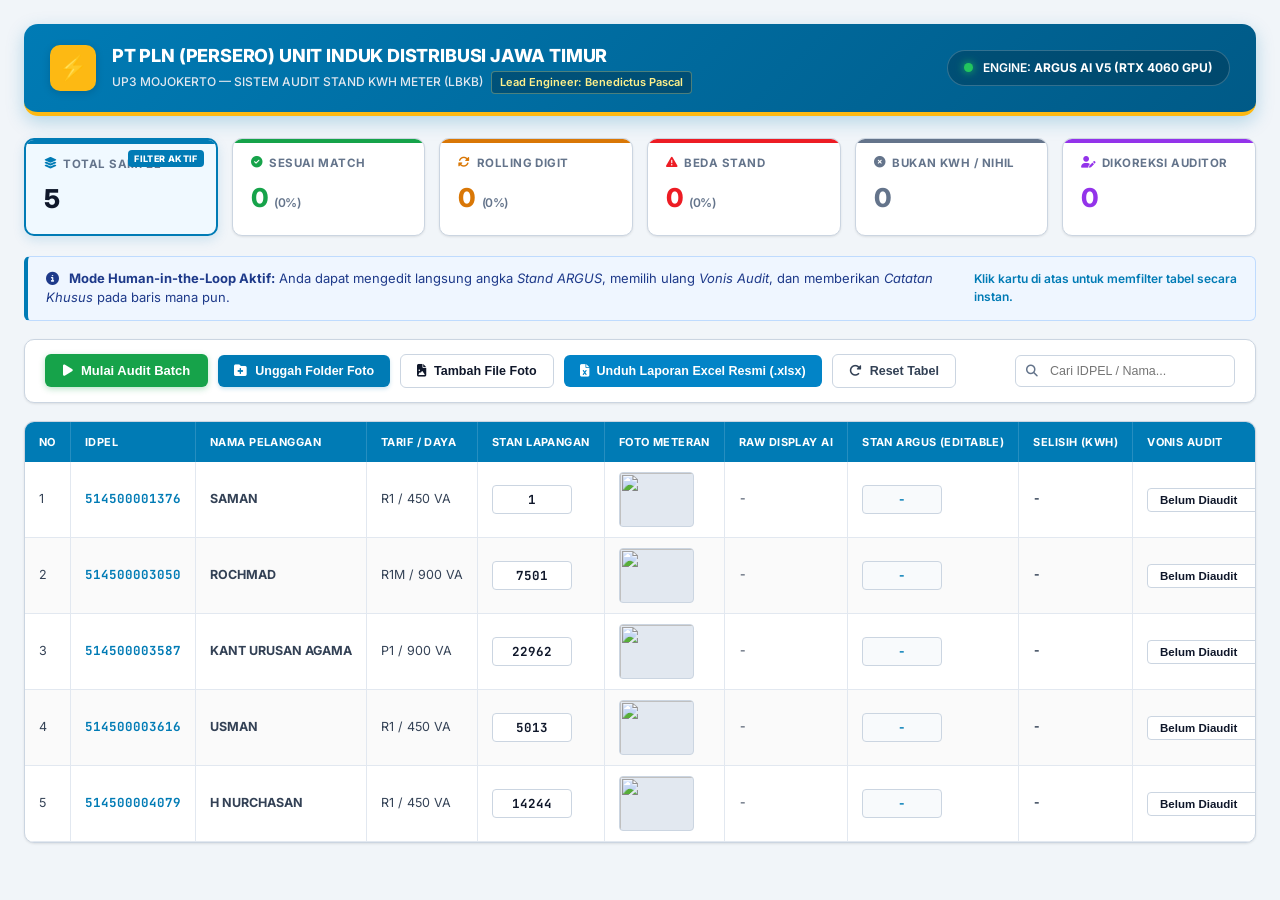
==== commit 2c51c56b: "feat(dashboard): add in-modal live audit review, photo slideshow navigation, quick page jump, search" ====
--- a/web_extension/dashboard.html
+++ b/web_extension/dashboard.html
@@ -679,7 +679,7 @@
                 <h1>PT PLN (PERSERO) UNIT INDUK DISTRIBUSI JAWA TIMUR</h1>
                 <p>
                     UP3 MOJOKERTO — SISTEM AUDIT STAND KWH METER (LBKB)
-                    <span class="engineer-badge">Lead Engineer: Pascol</span>
+                    <span class="engineer-badge">Lead Engineer: Benedictus Pascal</span>
                 </p>
             </div>
         </div>
